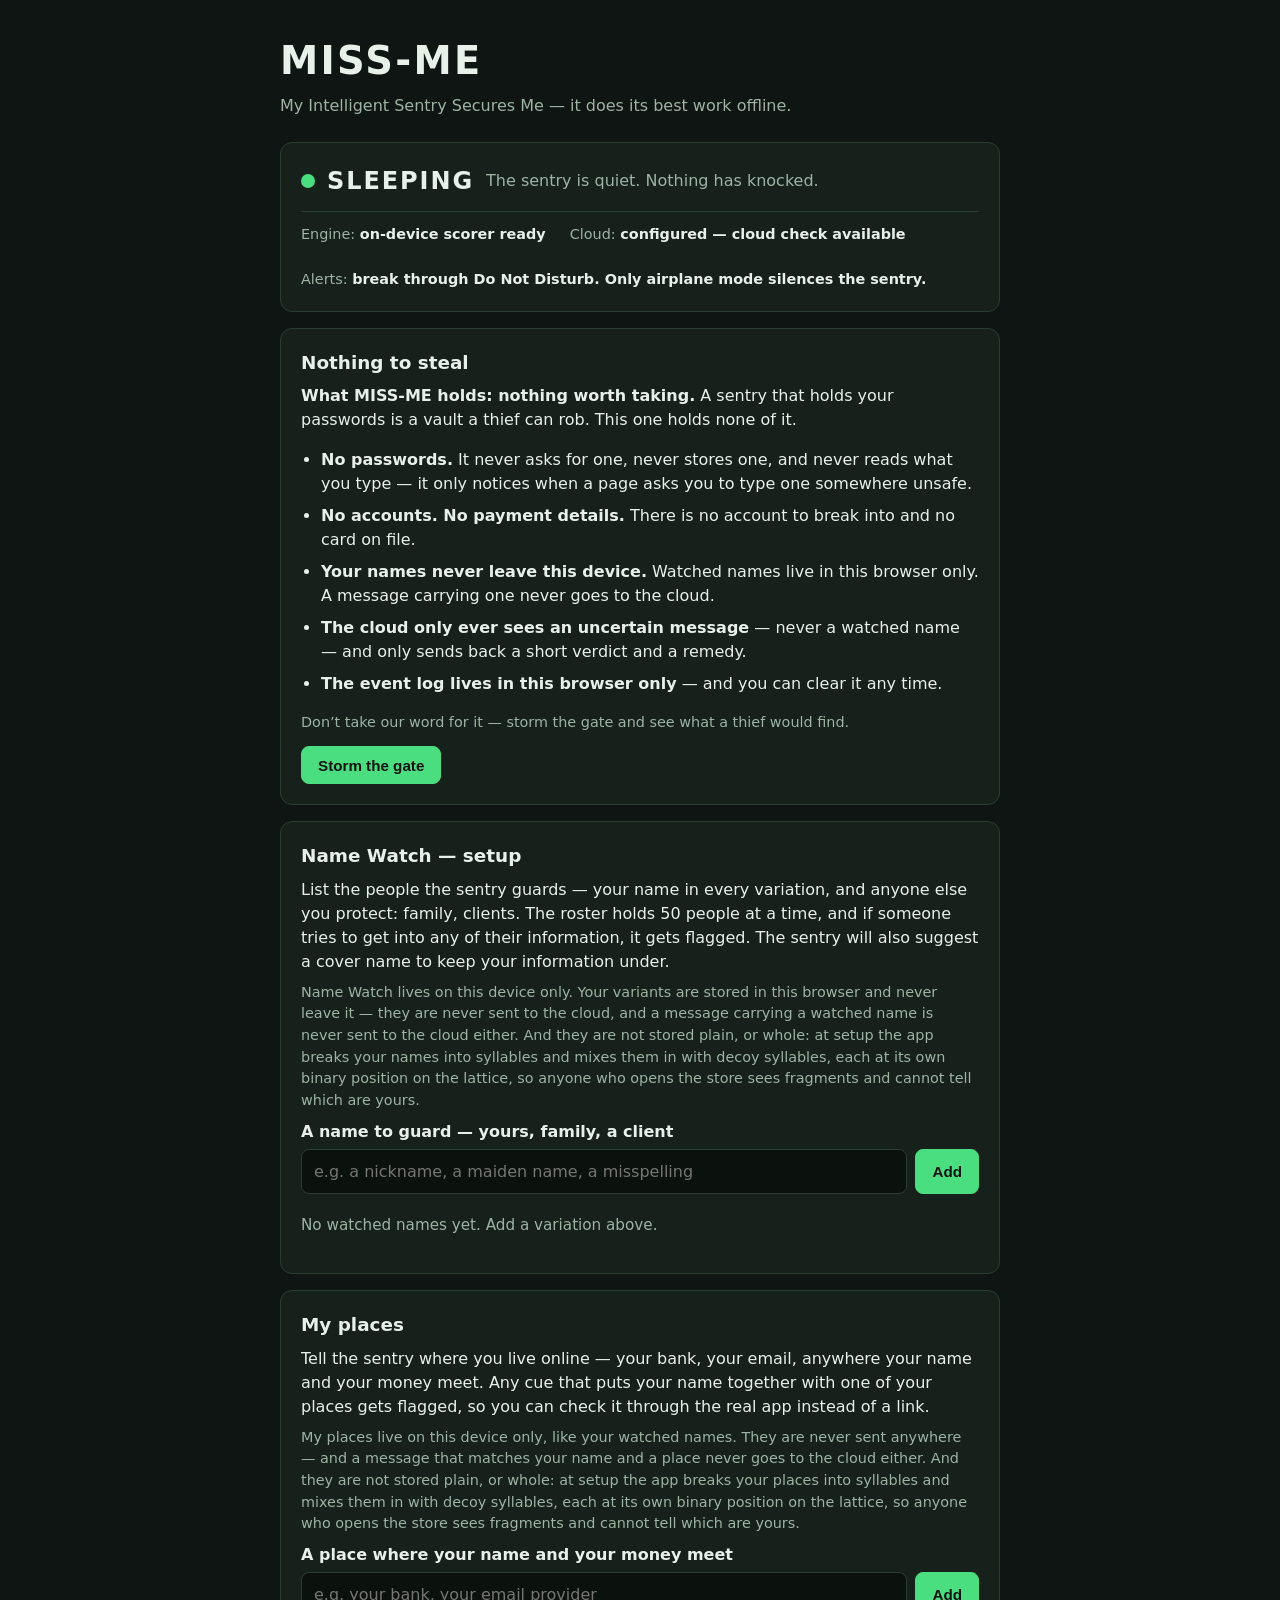
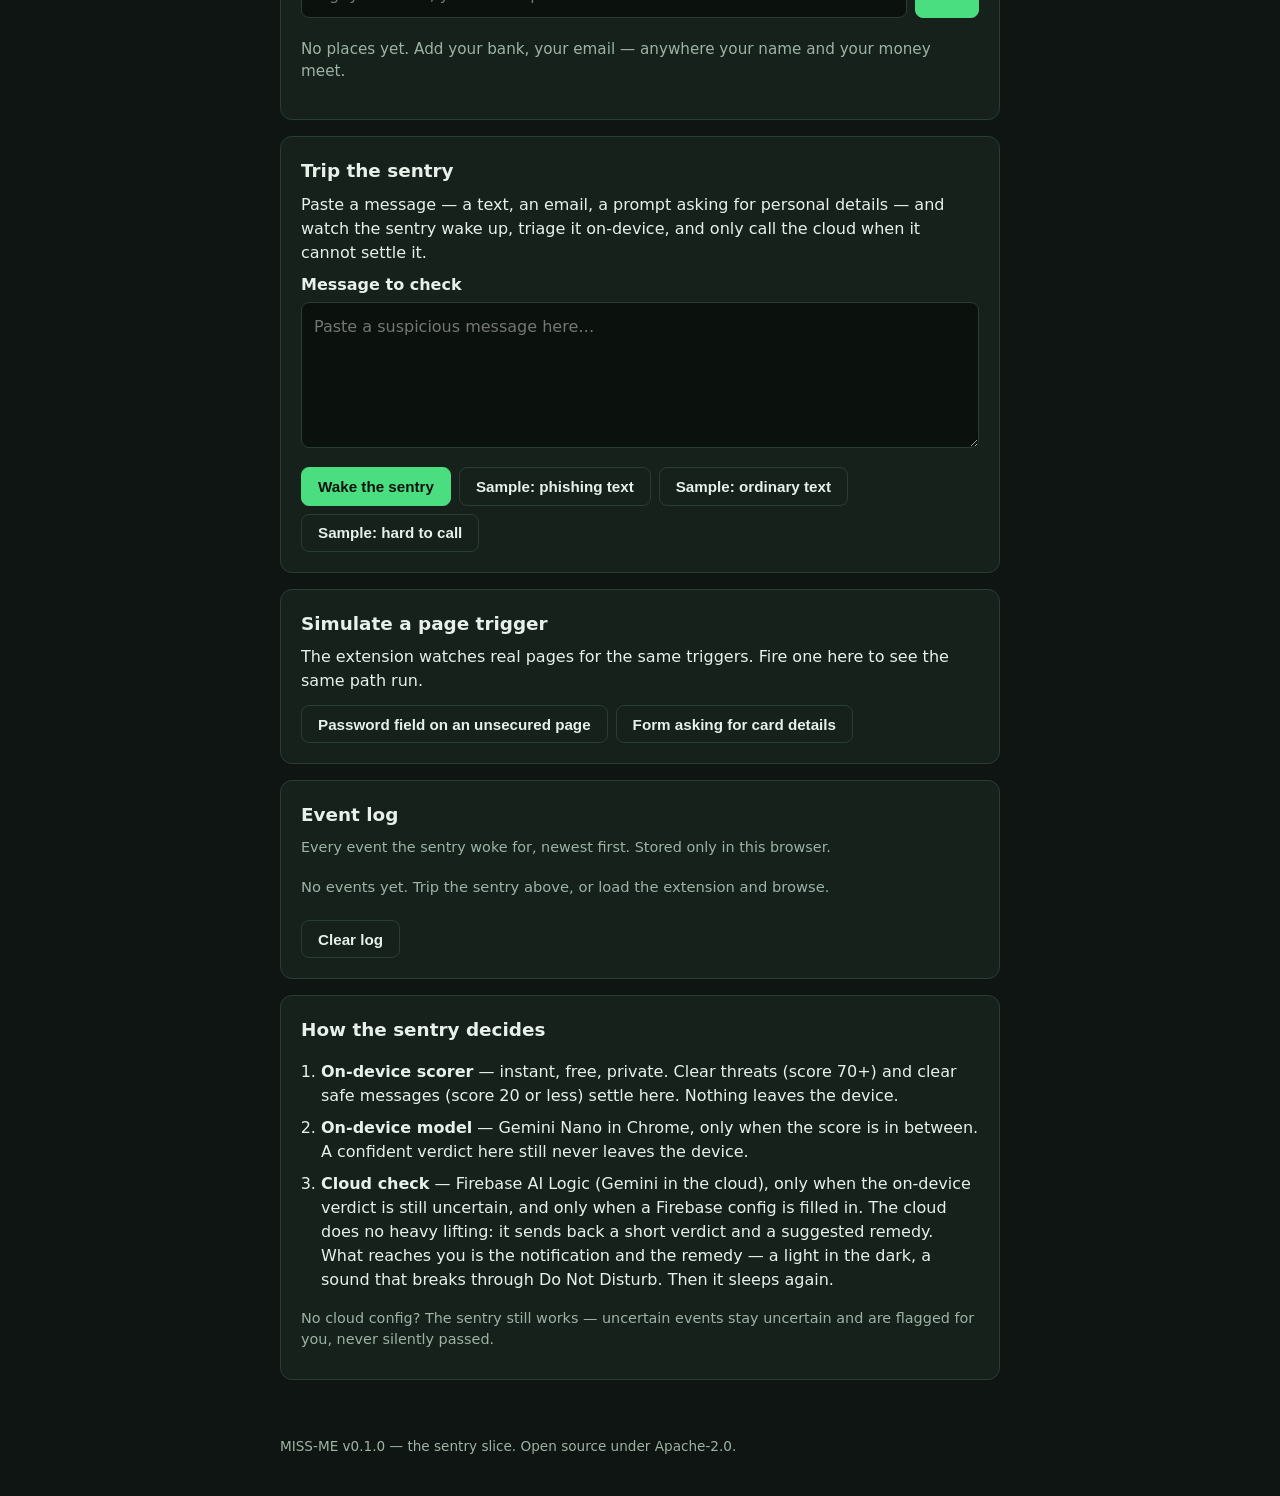
==== dashboard/index.html @ 2edca515 "MISS-ME v0.2.0 — Nothing to steal, My places, Gray Code with syllables on the lattice" ====
<!doctype html>
<html lang="en">
<head>
<meta charset="utf-8">
<meta name="viewport" content="width=device-width, initial-scale=1">
<title>MISS-ME — My Intelligent Sentry Secures Me</title>
<link rel="stylesheet" href="styles.css">
<script type="importmap">
{
  "imports": {
    "firebase/app": "https://www.gstatic.com/firebasejs/12.0.0/firebase-app.js",
    "firebase/ai": "https://www.gstatic.com/firebasejs/12.0.0/firebase-ai.js"
  }
}
</script>
</head>
<body>
<header>
  <h1>MISS-ME</h1>
  <p class="tagline">My Intelligent Sentry Secures Me — it does its best work offline.</p>
</header>

<main>
  <section id="status-card" class="card">
    <div class="status-row">
      <span id="status-dot" class="dot sleeping" aria-hidden="true"></span>
      <span id="status-word">SLEEPING</span>
      <span id="status-detail">The sentry is quiet. Nothing has knocked.</span>
    </div>
    <div class="engine-row">
      <span>Engine: <strong id="engine-state">on-device scorer ready</strong></span>
      <span>Cloud: <strong id="cloud-state">not configured — running fully on-device</strong></span>
      <span>Alerts: <strong>break through Do Not Disturb. Only airplane mode silences the sentry.</strong></span>
    </div>
  </section>

  <section class="card">
    <h2>Nothing to steal</h2>
    <p><strong>What MISS-ME holds: nothing worth taking.</strong> A sentry that holds your passwords is a vault a thief can rob. This one holds none of it.</p>
    <ul class="holds-list">
      <li><strong>No passwords.</strong> It never asks for one, never stores one, and never reads what you type — it only notices when a page asks you to type one somewhere unsafe.</li>
      <li><strong>No accounts. No payment details.</strong> There is no account to break into and no card on file.</li>
      <li><strong>Your names never leave this device.</strong> Watched names live in this browser only. A message carrying one never goes to the cloud.</li>
      <li><strong>The cloud only ever sees an uncertain message</strong> — never a watched name — and only sends back a short verdict and a remedy.</li>
      <li><strong>The event log lives in this browser only</strong> — and you can clear it any time.</li>
    </ul>
    <p class="muted">Don’t take our word for it — storm the gate and see what a thief would find.</p>
    <div class="button-row">
      <button id="storm-btn" type="button">Storm the gate</button>
    </div>
    <div id="storm-result" class="storm-result hidden" aria-live="polite"></div>
  </section>

  <section class="card">
    <h2>Name Watch — setup</h2>
    <p>List the people the sentry guards — your name in every variation, and anyone else you protect: family, clients. The roster holds 50 people at a time, and if someone tries to get into any of their information, it gets flagged. The sentry will also suggest a cover name to keep your information under.</p>
    <p class="muted">Name Watch lives on this device only. Your variants are stored in this browser and never leave it — they are never sent to the cloud, and a message carrying a watched name is never sent to the cloud either. And they are not stored plain, or whole: at setup the app breaks your names into syllables and mixes them in with decoy syllables, each at its own binary position on the lattice, so anyone who opens the store sees fragments and cannot tell which are yours.</p>
    <label for="variant-input">A name to guard — yours, family, a client</label>
    <div class="inline-row">
      <input id="variant-input" type="text" placeholder="e.g. a nickname, a maiden name, a misspelling" autocomplete="off">
      <button id="add-variant" type="button">Add</button>
    </div>
    <ul id="variant-list" class="variant-list"></ul>
    <p id="nw-hidden-line" class="muted"></p>
    <div id="cover-box" class="cover-box hidden">
      <p><strong>Suggested cover name:</strong> <span id="cover-suggestion"></span></p>
      <div class="button-row">
        <button id="use-cover" type="button" class="ghost">Use this cover name</button>
        <button id="new-cover" type="button" class="ghost">Suggest another</button>
      </div>
      <label for="cover-input">Or type your own cover name</label>
      <div class="inline-row">
        <input id="cover-input" type="text" placeholder="Your cover name" autocomplete="off">
        <button id="save-cover" type="button">Save</button>
      </div>
      <p class="muted" id="cover-status"></p>
    </div>
  </section>

  <section class="card">
    <h2>My places</h2>
    <p>Tell the sentry where you live online — your bank, your email, anywhere your name and your money meet. Any cue that puts your name together with one of your places gets flagged, so you can check it through the real app instead of a link.</p>
    <p class="muted">My places live on this device only, like your watched names. They are never sent anywhere — and a message that matches your name and a place never goes to the cloud either. And they are not stored plain, or whole: at setup the app breaks your places into syllables and mixes them in with decoy syllables, each at its own binary position on the lattice, so anyone who opens the store sees fragments and cannot tell which are yours.</p>
    <label for="place-input">A place where your name and your money meet</label>
    <div class="inline-row">
      <input id="place-input" type="text" placeholder="e.g. your bank, your email provider" autocomplete="off">
      <button id="add-place" type="button">Add</button>
    </div>
    <ul id="place-list" class="variant-list"></ul>
    <p id="pl-hidden-line" class="muted"></p>
  </section>

  <section class="card">
    <h2>Trip the sentry</h2>
    <p>Paste a message — a text, an email, a prompt asking for personal details — and watch the sentry wake up, triage it on-device, and only call the cloud when it cannot settle it.</p>
    <label for="probe-text">Message to check</label>
    <textarea id="probe-text" rows="5" placeholder="Paste a suspicious message here…"></textarea>
    <div class="button-row">
      <button id="analyze-btn" type="button">Wake the sentry</button>
      <button id="sample-phish" type="button" class="ghost">Sample: phishing text</button>
      <button id="sample-legit" type="button" class="ghost">Sample: ordinary text</button>
      <button id="sample-grey" type="button" class="ghost">Sample: hard to call</button>
    </div>
    <div id="verdict" class="verdict hidden" aria-live="polite"></div>
  </section>

  <section class="card">
    <h2>Simulate a page trigger</h2>
    <p>The extension watches real pages for the same triggers. Fire one here to see the same path run.</p>
    <div class="button-row">
      <button id="sim-password" type="button" class="ghost">Password field on an unsecured page</button>
      <button id="sim-form" type="button" class="ghost">Form asking for card details</button>
    </div>
  </section>

  <section class="card">
    <h2>Event log</h2>
    <p class="muted">Every event the sentry woke for, newest first. Stored only in this browser.</p>
    <ol id="event-log" class="event-log"></ol>
    <div class="button-row">
      <button id="clear-log" type="button" class="ghost">Clear log</button>
    </div>
  </section>

  <section class="card how">
    <h2>How the sentry decides</h2>
    <ol>
      <li><strong>On-device scorer</strong> — instant, free, private. Clear threats (score 70+) and clear safe messages (score 20 or less) settle here. Nothing leaves the device.</li>
      <li><strong>On-device model</strong> — Gemini Nano in Chrome, only when the score is in between. A confident verdict here still never leaves the device.</li>
      <li><strong>Cloud check</strong> — Firebase AI Logic (Gemini in the cloud), only when the on-device verdict is still uncertain, and only when a Firebase config is filled in. The cloud does no heavy lifting: it sends back a short verdict and a suggested remedy. What reaches you is the notification and the remedy — a light in the dark, a sound that breaks through Do Not Disturb. Then it sleeps again.</li>
    </ol>
    <p class="muted">No cloud config? The sentry still works — uncertain events stay uncertain and are flagged for you, never silently passed.</p>
  </section>
</main>

<footer>
  <p>MISS-ME v0.1.0 — the sentry slice. Open source under Apache-2.0.</p>
</footer>

<script type="module" src="app.js"></script>
</body>
</html>
---- dashboard/styles.css ----
:root {
  --bg: #0e1512;
  --card: #16211c;
  --ink: #e8f0ea;
  --muted: #9db3a4;
  --line: #2a3d33;
  --green: #4ade80;
  --amber: #fbbf24;
  --red: #f87171;
  --blue: #60a5fa;
  --accent: #4ade80;
}
* { box-sizing: border-box; }
body {
  margin: 0;
  background: var(--bg);
  color: var(--ink);
  font-family: system-ui, -apple-system, "Segoe UI", Roboto, sans-serif;
  line-height: 1.5;
}
header { padding: 2rem 1.25rem 0.5rem; max-width: 760px; margin: 0 auto; }
h1 { margin: 0; font-size: 2.4rem; letter-spacing: 0.06em; }
.tagline { color: var(--muted); margin: 0.25rem 0 0; }
main { max-width: 760px; margin: 0 auto; padding: 1rem 1.25rem 2rem; }
.card {
  background: var(--card);
  border: 1px solid var(--line);
  border-radius: 12px;
  padding: 1.25rem;
  margin-bottom: 1rem;
}
h2 { margin: 0 0 0.5rem; font-size: 1.15rem; }
p { margin: 0.5rem 0; }
.muted { color: var(--muted); font-size: 0.9rem; }
label { display: block; font-weight: 600; margin-bottom: 0.35rem; }
textarea {
  width: 100%;
  background: #0b120e;
  color: var(--ink);
  border: 1px solid var(--line);
  border-radius: 8px;
  padding: 0.75rem;
  font: inherit;
  resize: vertical;
}
.button-row { display: flex; flex-wrap: wrap; gap: 0.5rem; margin-top: 0.75rem; }
button {
  cursor: pointer;
  border: 1px solid var(--accent);
  background: var(--accent);
  color: #0b120e;
  font-weight: 700;
  border-radius: 8px;
  padding: 0.6rem 1rem;
  font-size: 0.95rem;
}
button.ghost {
  background: transparent;
  color: var(--ink);
  border-color: var(--line);
  font-weight: 600;
}
button:disabled { opacity: 0.55; cursor: wait; }
.status-row { display: flex; align-items: center; gap: 0.75rem; flex-wrap: wrap; }
.dot { width: 14px; height: 14px; border-radius: 50%; display: inline-block; }
.dot.sleeping { background: var(--green); }
.dot.awake { background: var(--amber); }
.dot.escalated { background: var(--blue); }
#status-word { font-size: 1.5rem; font-weight: 800; letter-spacing: 0.08em; }
#status-detail { color: var(--muted); }
.engine-row {
  display: flex; gap: 1.5rem; flex-wrap: wrap;
  margin-top: 0.75rem; padding-top: 0.75rem;
  border-top: 1px solid var(--line);
  font-size: 0.9rem; color: var(--muted);
}
.engine-row strong { color: var(--ink); }
.verdict { margin-top: 1rem; border: 1px solid var(--line); border-radius: 8px; padding: 1rem; }
.verdict.hidden { display: none; }
.verdict.safe { border-color: var(--green); }
.verdict.suspicious { border-color: var(--red); }
.verdict.uncertain { border-color: var(--amber); }
.verdict h3 { margin: 0 0 0.5rem; font-size: 1.25rem; }
.badge {
  display: inline-block;
  font-size: 0.75rem; font-weight: 800; letter-spacing: 0.06em;
  border-radius: 999px; padding: 0.15rem 0.6rem; margin-left: 0.5rem;
  vertical-align: middle;
}
.badge.on-device { background: var(--green); color: #0b120e; }
.badge.cloud { background: var(--blue); color: #0b120e; }
.verdict ul { margin: 0.5rem 0; padding-left: 1.25rem; }
.verdict .meta { color: var(--muted); font-size: 0.85rem; }
.remedy {
  background: #0b120e;
  border-left: 3px solid var(--accent);
  border-radius: 0 8px 8px 0;
  padding: 0.6rem 0.8rem;
}
/* The alert: a light flashing in the dark. */
.alert-flash {
  display: flex; align-items: center; gap: 0.6rem;
  background: #0b120e;
  border: 1px solid var(--amber);
  border-radius: 8px;
  padding: 0.6rem 0.8rem;
  margin: 0.75rem 0;
  font-weight: 700; font-size: 0.9rem;
}
.alert-dot {
  width: 12px; height: 12px; border-radius: 50%;
  background: var(--amber); flex: none;
  animation: sentry-flash 1.2s ease-in-out infinite;
}
@keyframes sentry-flash {
  0%, 100% { opacity: 1; box-shadow: 0 0 0 0 rgba(251, 191, 36, 0.5); }
  50% { opacity: 0.35; box-shadow: 0 0 0 6px rgba(251, 191, 36, 0); }
}
.event-log { list-style: none; margin: 0; padding: 0; }
.event-log li {
  border-top: 1px solid var(--line);
  padding: 0.6rem 0;
  font-size: 0.92rem;
}
.event-log li:first-child { border-top: 0; }
.event-log .empty { color: var(--muted); }
.event-log .ev-text { color: var(--muted); font-size: 0.85rem; word-break: break-word; }
.how ol { padding-left: 1.25rem; }
.how li { margin-bottom: 0.5rem; }
/* Name Watch setup */
.inline-row { display: flex; gap: 0.5rem; }
.inline-row input { flex: 1; }
input[type="text"] {
  background: #0b120e;
  color: var(--ink);
  border: 1px solid var(--line);
  border-radius: 8px;
  padding: 0.6rem 0.75rem;
  font: inherit;
  min-width: 0;
}
.variant-list { list-style: none; margin: 0.75rem 0 0; padding: 0; }
.variant-list li {
  display: flex; align-items: center; gap: 0.5rem;
  border-top: 1px solid var(--line);
  padding: 0.5rem 0; font-size: 0.95rem;
}
.variant-list li:first-child { border-top: 0; }
.variant-list .empty { color: var(--muted); }
.variant-list button {
  margin-left: auto; padding: 0.25rem 0.6rem; font-size: 0.85rem;
}
.cover-box {
  margin-top: 1rem; padding-top: 1rem;
  border-top: 1px solid var(--line);
}
.cover-box.hidden { display: none; }
.namewatch-note {
  background: #0b120e;
  border-left: 3px solid var(--blue);
  border-radius: 0 8px 8px 0;
  padding: 0.6rem 0.8rem;
  margin-bottom: 0.75rem;
}
/* Nothing to steal */
.holds-list { padding-left: 1.25rem; }
.holds-list li { margin-bottom: 0.5rem; }
.storm-result { margin-top: 1rem; border: 1px solid var(--line); border-radius: 8px; padding: 1rem; }
.storm-result.hidden { display: none; }
.storm-result h3 { margin: 0 0 0.5rem; font-size: 1.1rem; }
.storm-result ul { margin: 0.5rem 0; padding-left: 1.25rem; }
.storm-result li { margin-bottom: 0.35rem; }
footer { max-width: 760px; margin: 0 auto; padding: 0 1.25rem 2rem; color: var(--muted); font-size: 0.85rem; }
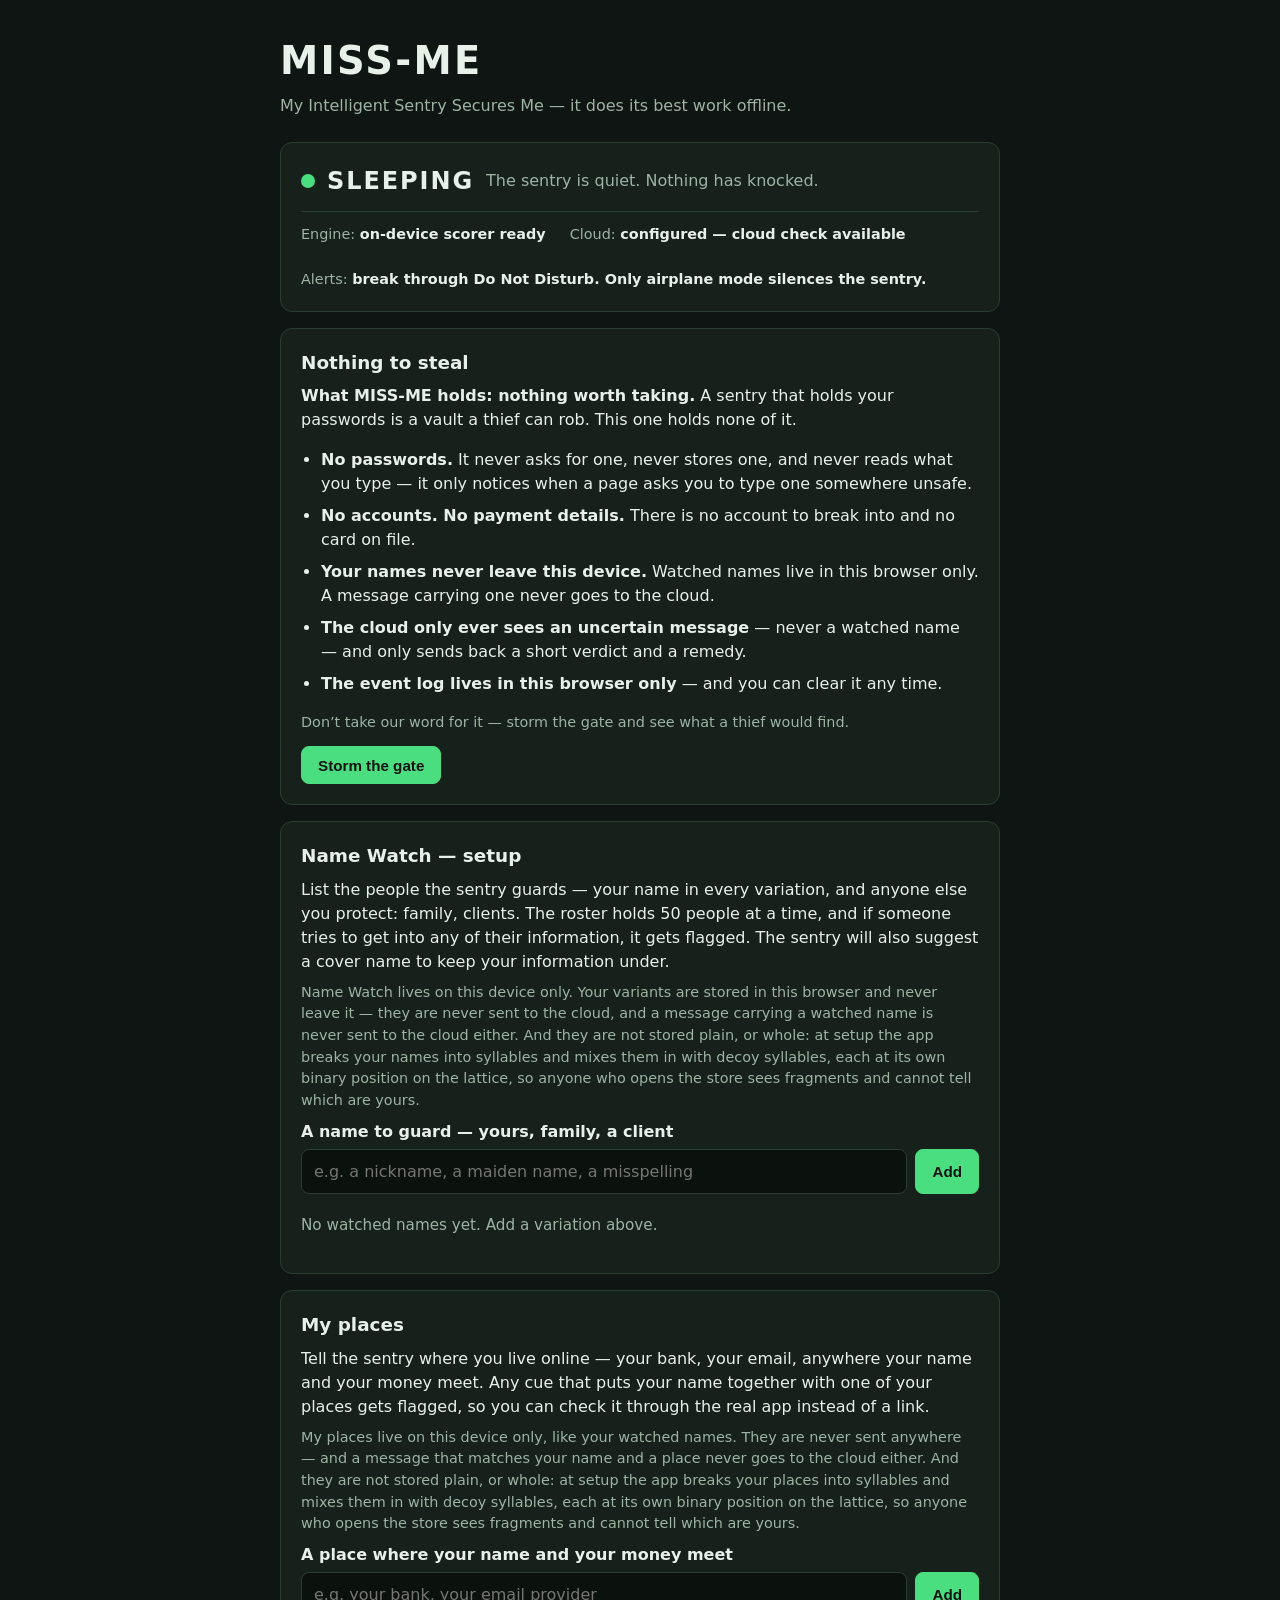
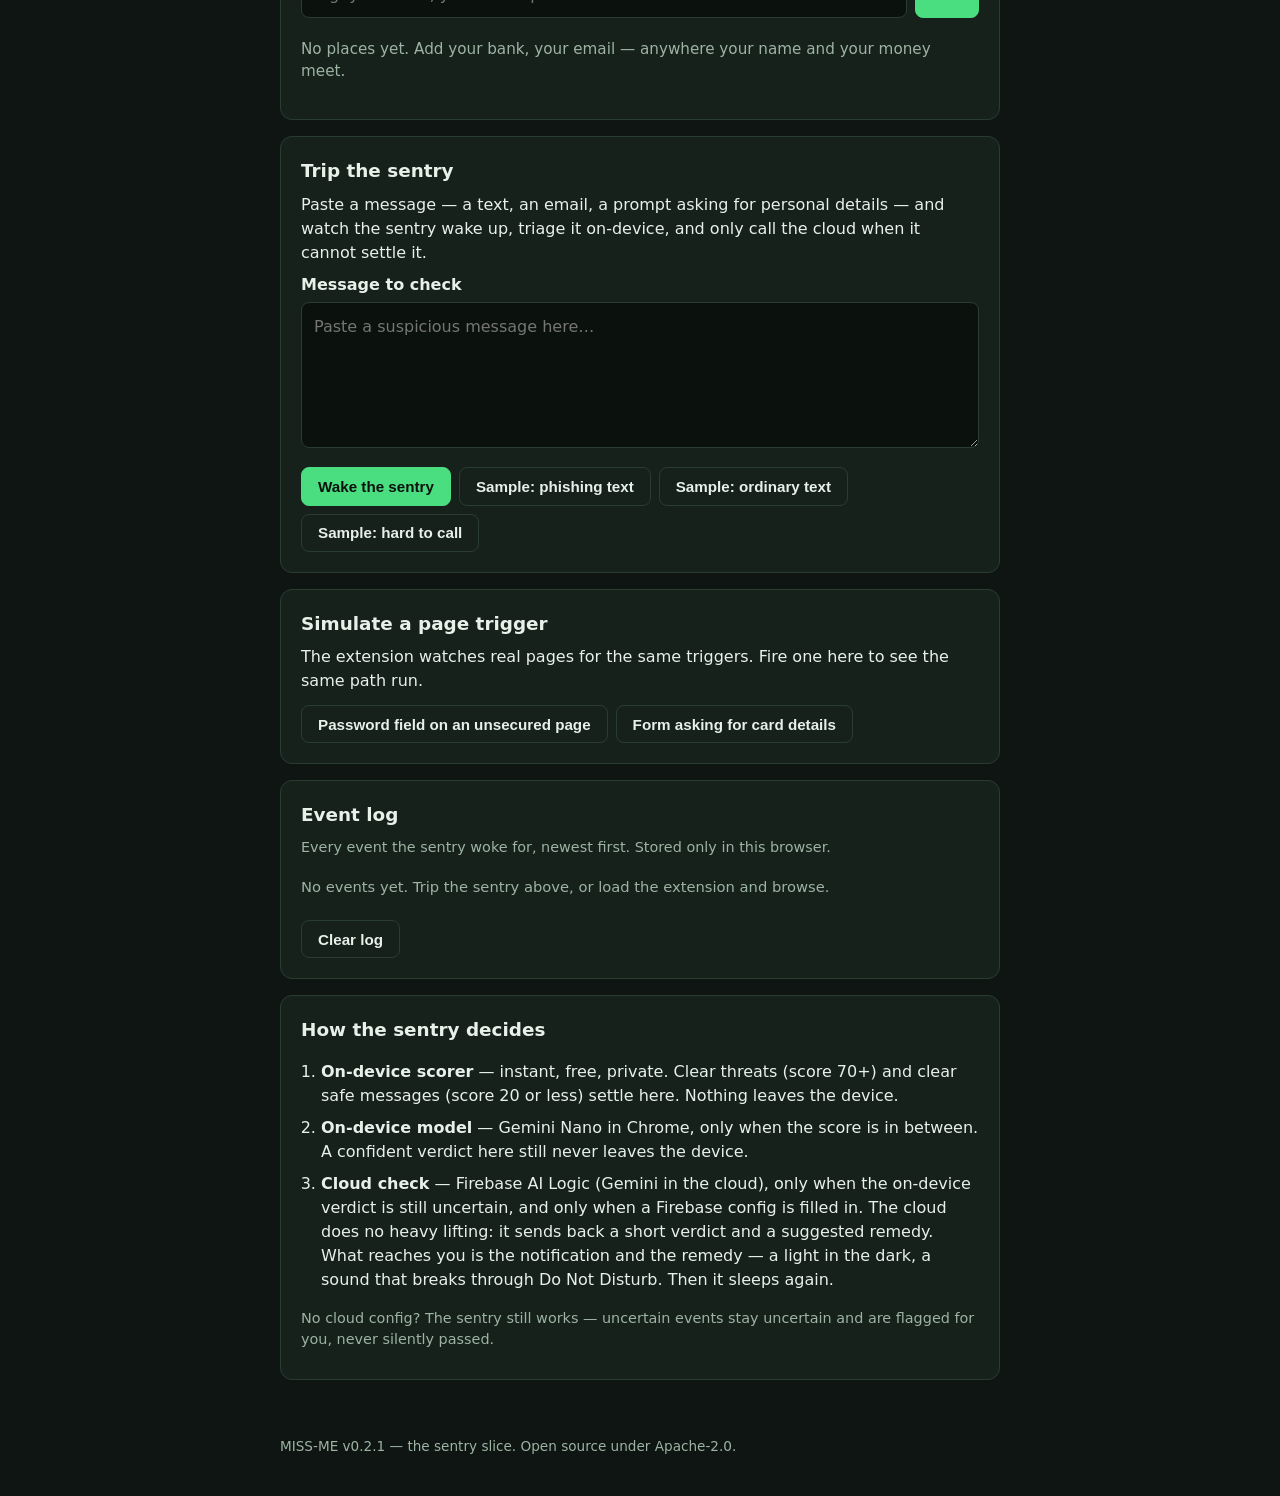
==== commit 9d7cf951: "MISS-ME — v0.2.1: version the dashboard script so redeploys bust the module cache" ====
--- a/dashboard/index.html
+++ b/dashboard/index.html
@@ -8,8 +8,9 @@
 <script type="importmap">
 {
   "imports": {
-    "firebase/app": "https://www.gstatic.com/firebasejs/12.0.0/firebase-app.js",
-    "firebase/ai": "https://www.gstatic.com/firebasejs/12.0.0/firebase-ai.js"
+    "firebase/app": "https://www.gstatic.com/firebasejs/13.4.0/firebase-app.js",
+    "firebase/ai": "https://www.gstatic.com/firebasejs/13.4.0/firebase-ai.js",
+    "firebase/app-check": "https://www.gstatic.com/firebasejs/13.4.0/firebase-app-check.js"
   }
 }
 </script>
@@ -134,9 +135,9 @@
 </main>
 
 <footer>
-  <p>MISS-ME v0.1.0 — the sentry slice. Open source under Apache-2.0.</p>
+  <p>MISS-ME v0.2.1 — the sentry slice. Open source under Apache-2.0.</p>
 </footer>
 
-<script type="module" src="app.js"></script>
+<script type="module" src="app.js?v=0.2.1"></script>
 </body>
 </html>
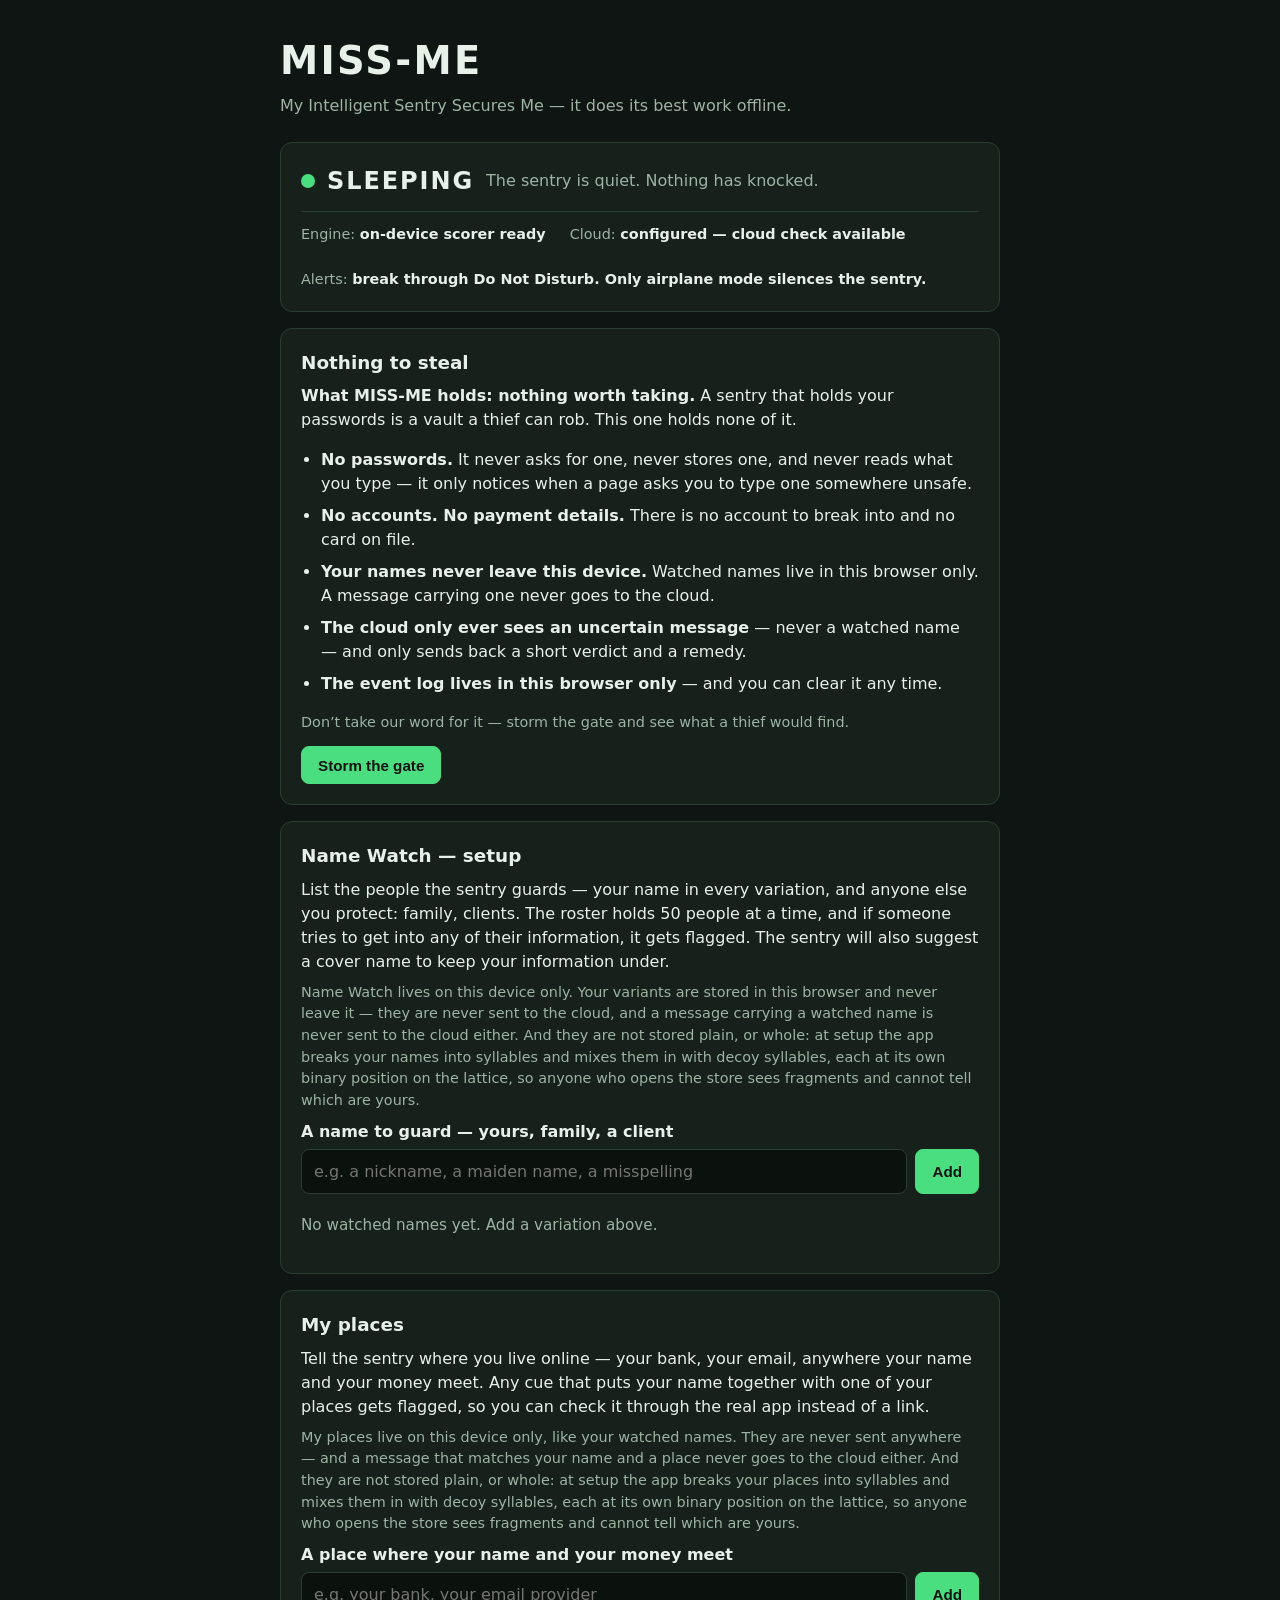
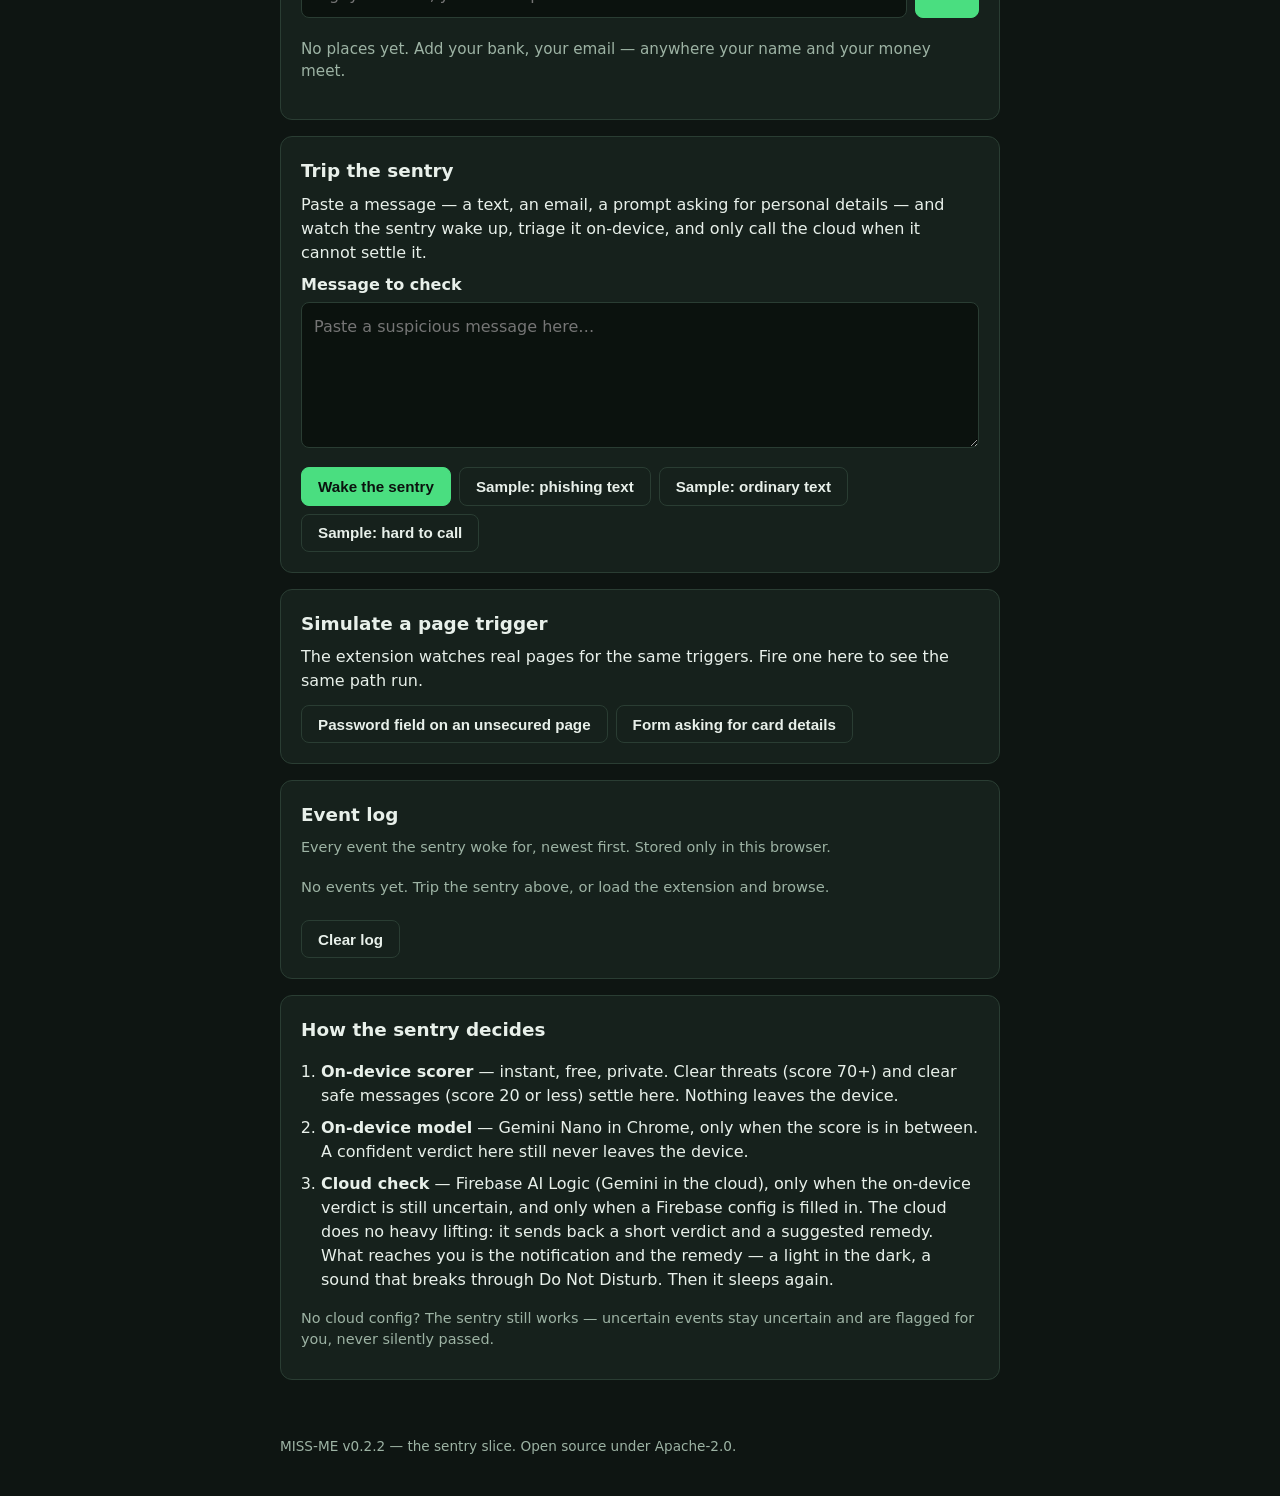
==== commit c018ce05: "MISS-ME v0.2.2 — renamed triage module (no stale edge copy), hardened Name Watch load, no-cache head" ====
--- a/dashboard/index.html
+++ b/dashboard/index.html
@@ -135,9 +135,9 @@
 </main>
 
 <footer>
-  <p>MISS-ME v0.2.1 — the sentry slice. Open source under Apache-2.0.</p>
+  <p>MISS-ME v0.2.2 — the sentry slice. Open source under Apache-2.0.</p>
 </footer>
 
-<script type="module" src="app.js?v=0.2.1"></script>
+<script type="module" src="app.js?v=0.2.2"></script>
 </body>
 </html>
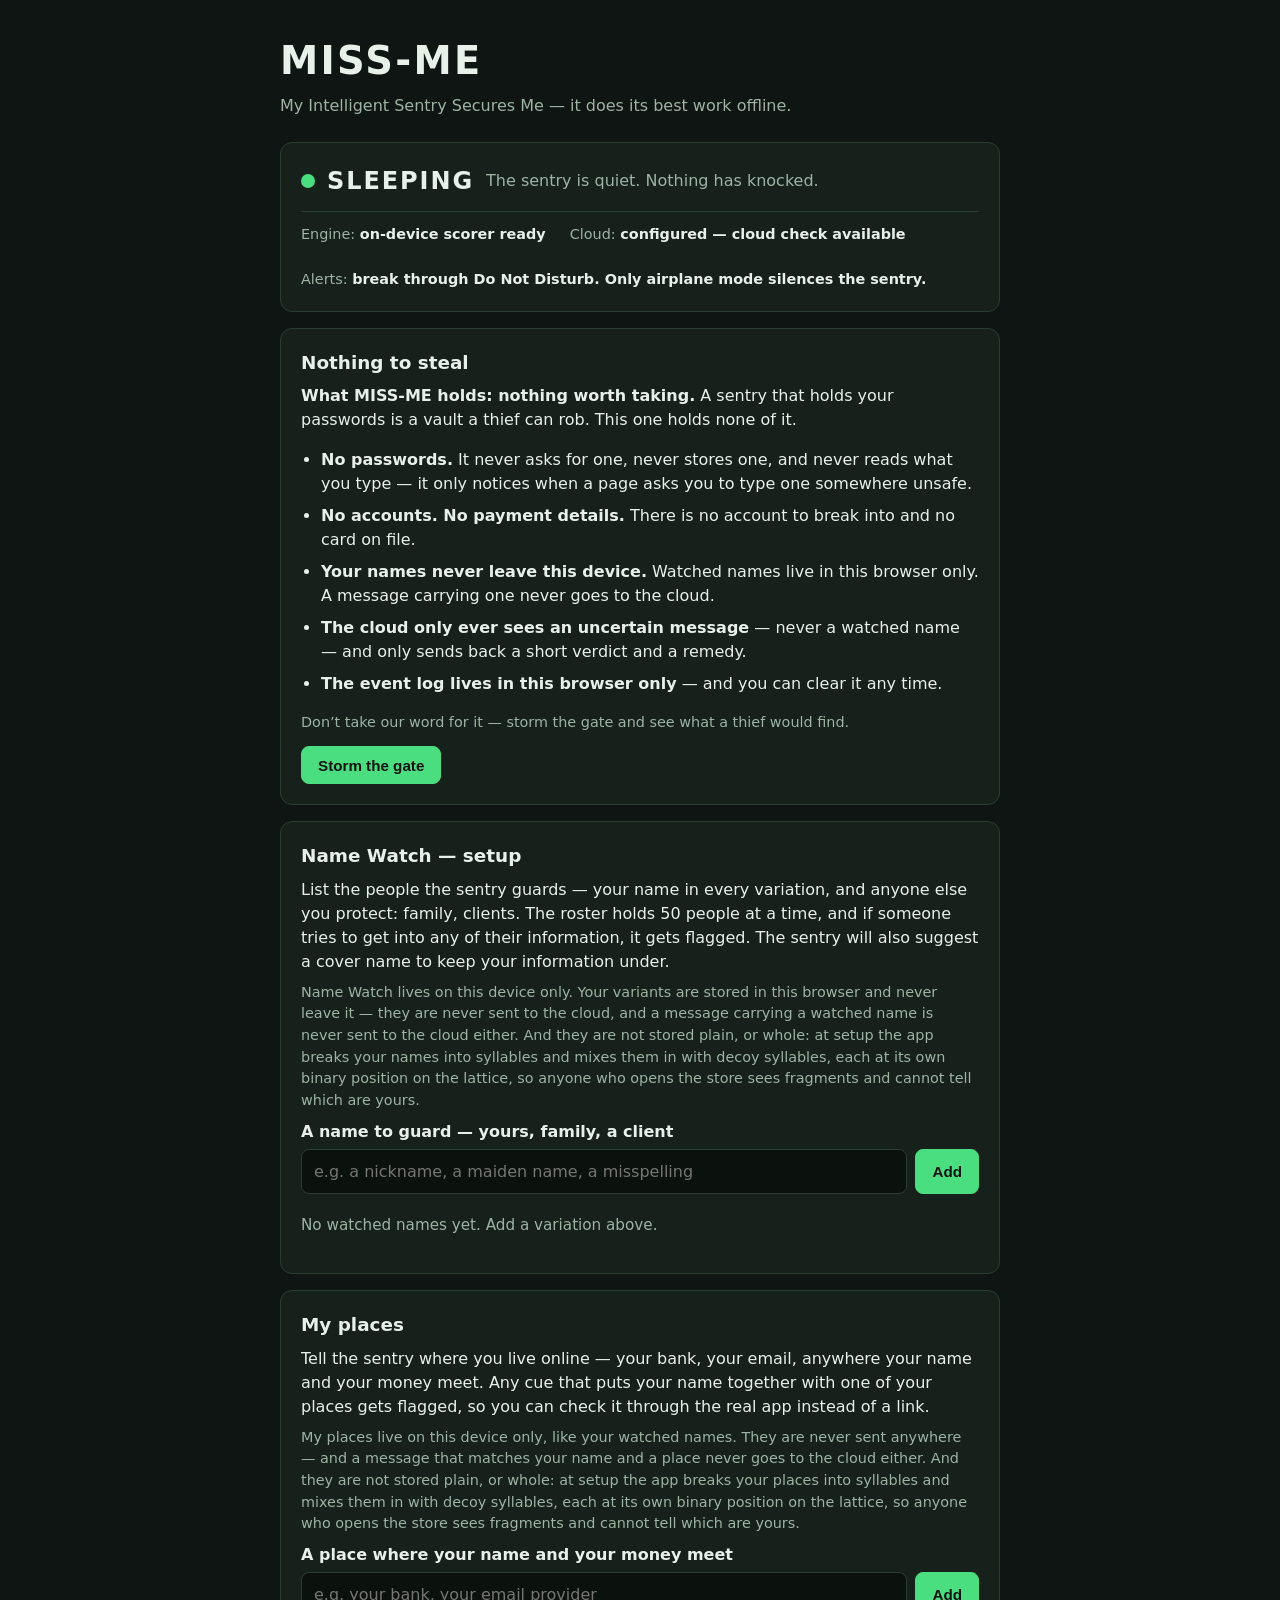
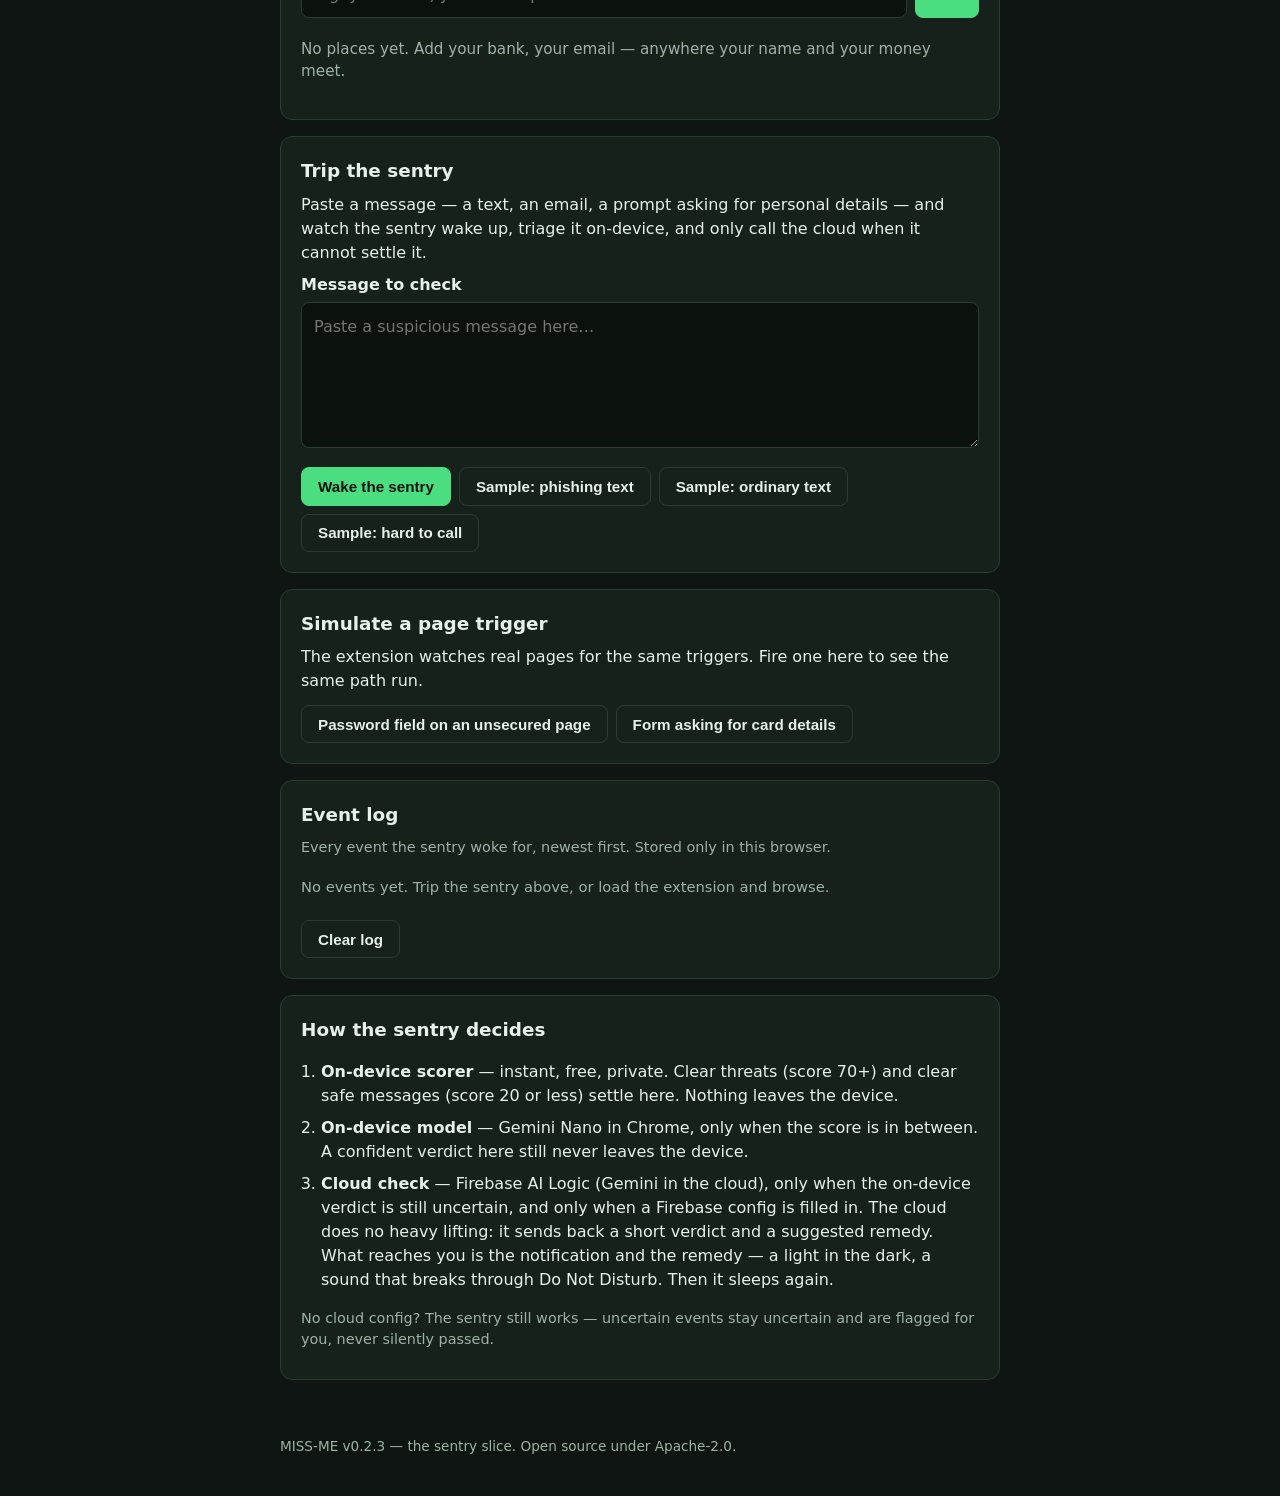
==== commit 932912ee: "MISS-ME v0.2.3 — App Check provider now ReCaptchaEnterpriseProvider to match the console's Fraud Def" ====
--- a/dashboard/index.html
+++ b/dashboard/index.html
@@ -135,9 +135,9 @@
 </main>
 
 <footer>
-  <p>MISS-ME v0.2.2 — the sentry slice. Open source under Apache-2.0.</p>
+  <p>MISS-ME v0.2.3 — the sentry slice. Open source under Apache-2.0.</p>
 </footer>
 
-<script type="module" src="app.js?v=0.2.2"></script>
+<script type="module" src="app.js?v=0.2.3"></script>
 </body>
 </html>
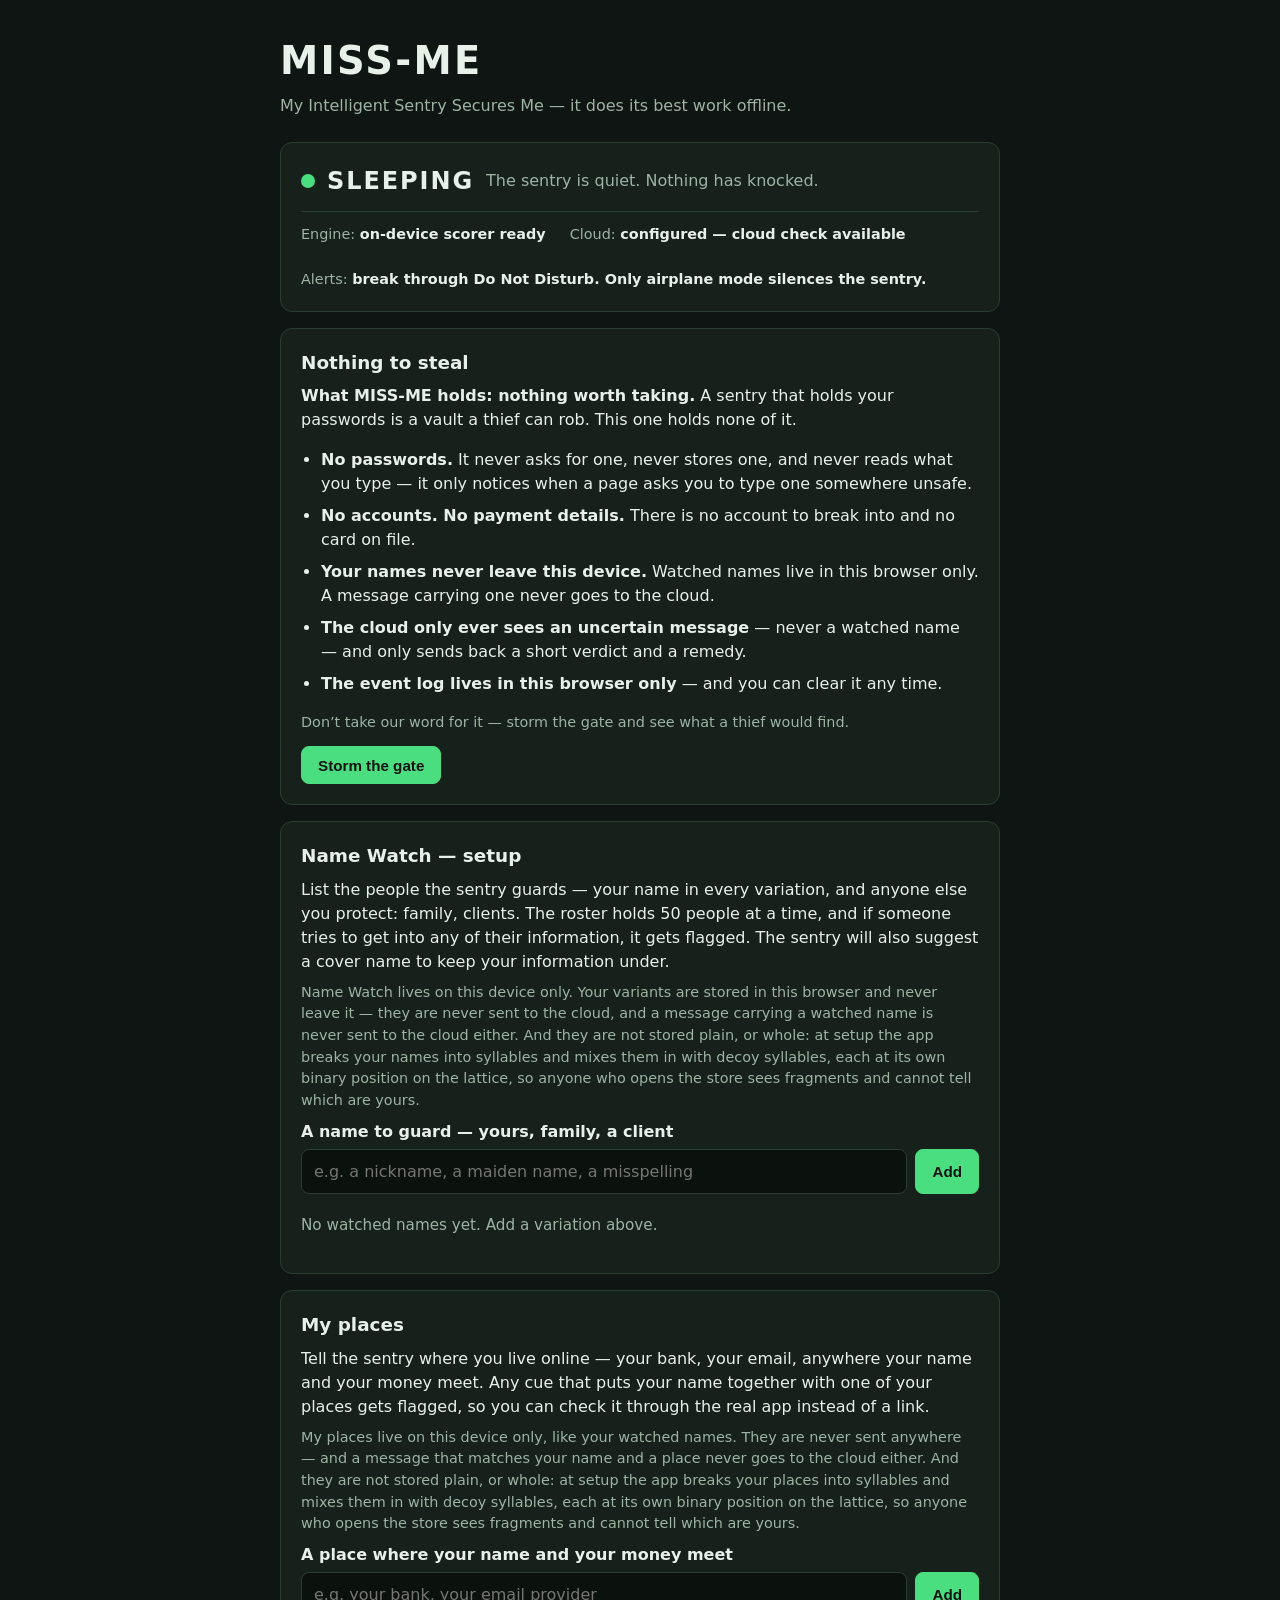
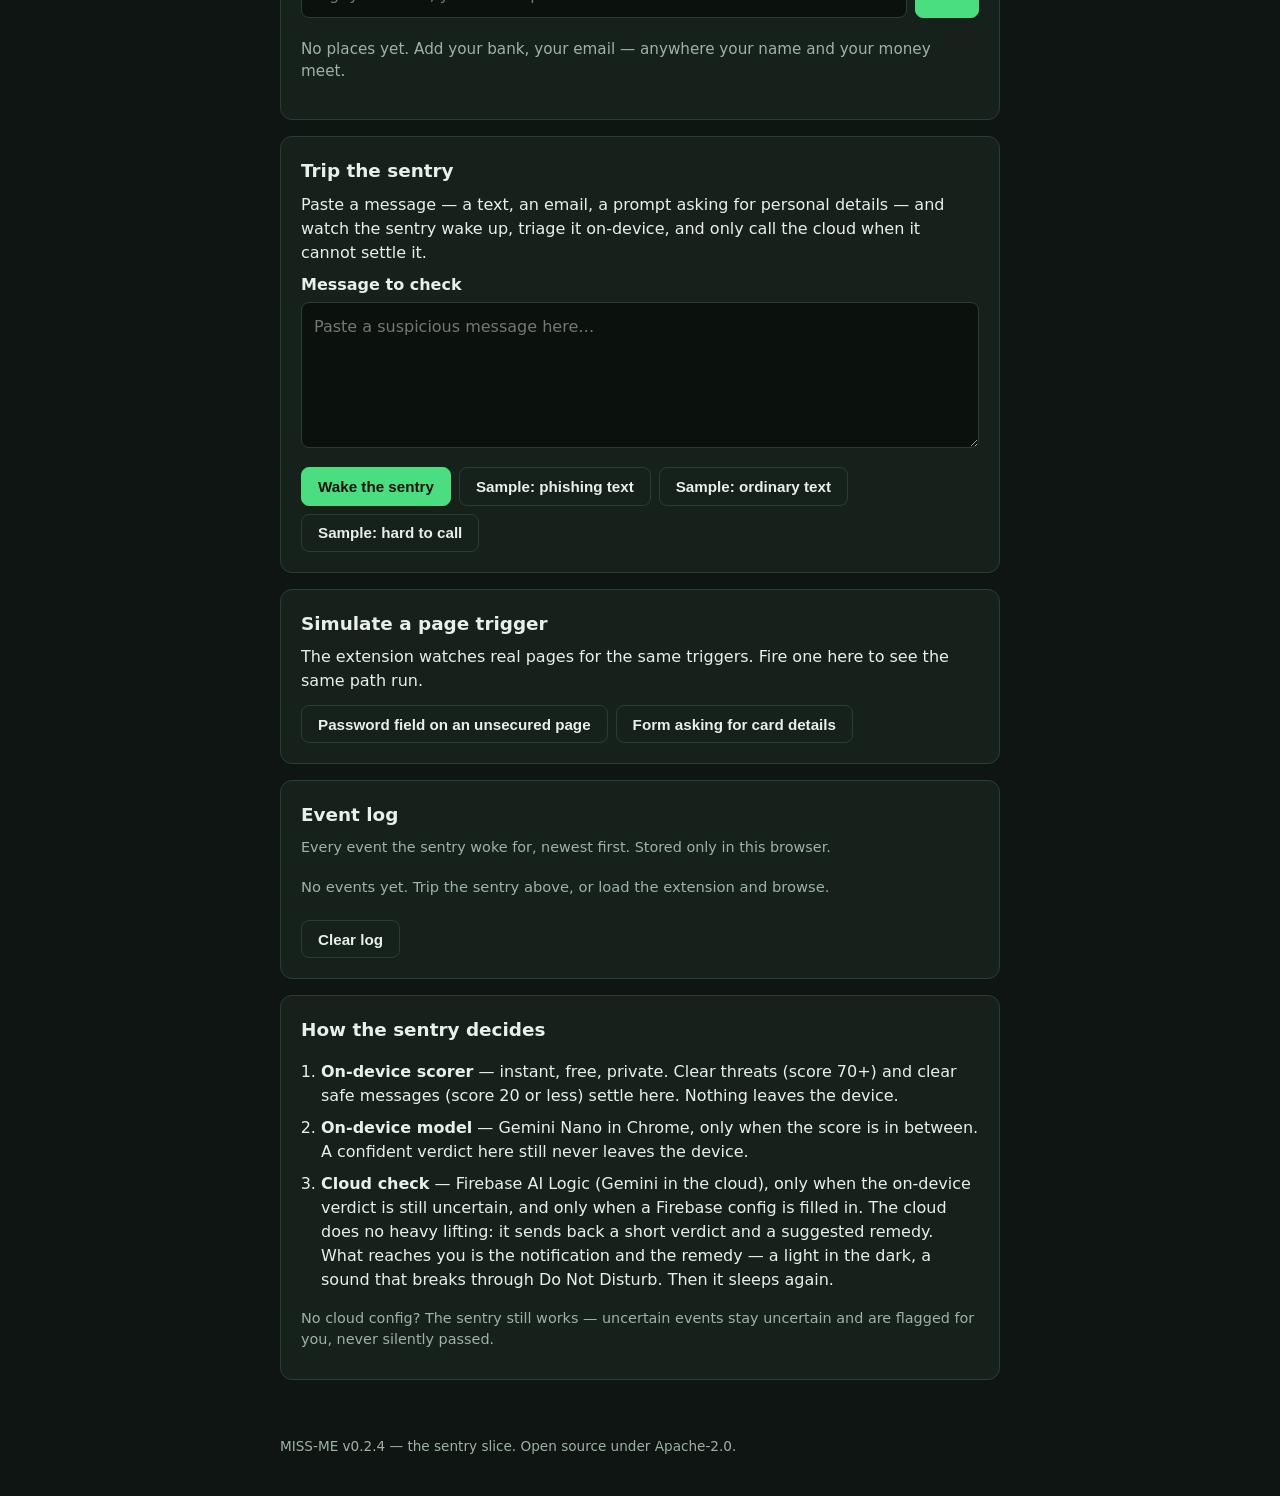
==== commit c8579330: "MISS-ME v0.2.4 — cloud failure reason now shown on the verdict (diagnosable in any browser)" ====
--- a/dashboard/index.html
+++ b/dashboard/index.html
@@ -135,9 +135,9 @@
 </main>
 
 <footer>
-  <p>MISS-ME v0.2.3 — the sentry slice. Open source under Apache-2.0.</p>
+  <p>MISS-ME v0.2.4 — the sentry slice. Open source under Apache-2.0.</p>
 </footer>
 
-<script type="module" src="app.js?v=0.2.3"></script>
+<script type="module" src="app.js?v=0.2.4"></script>
 </body>
 </html>
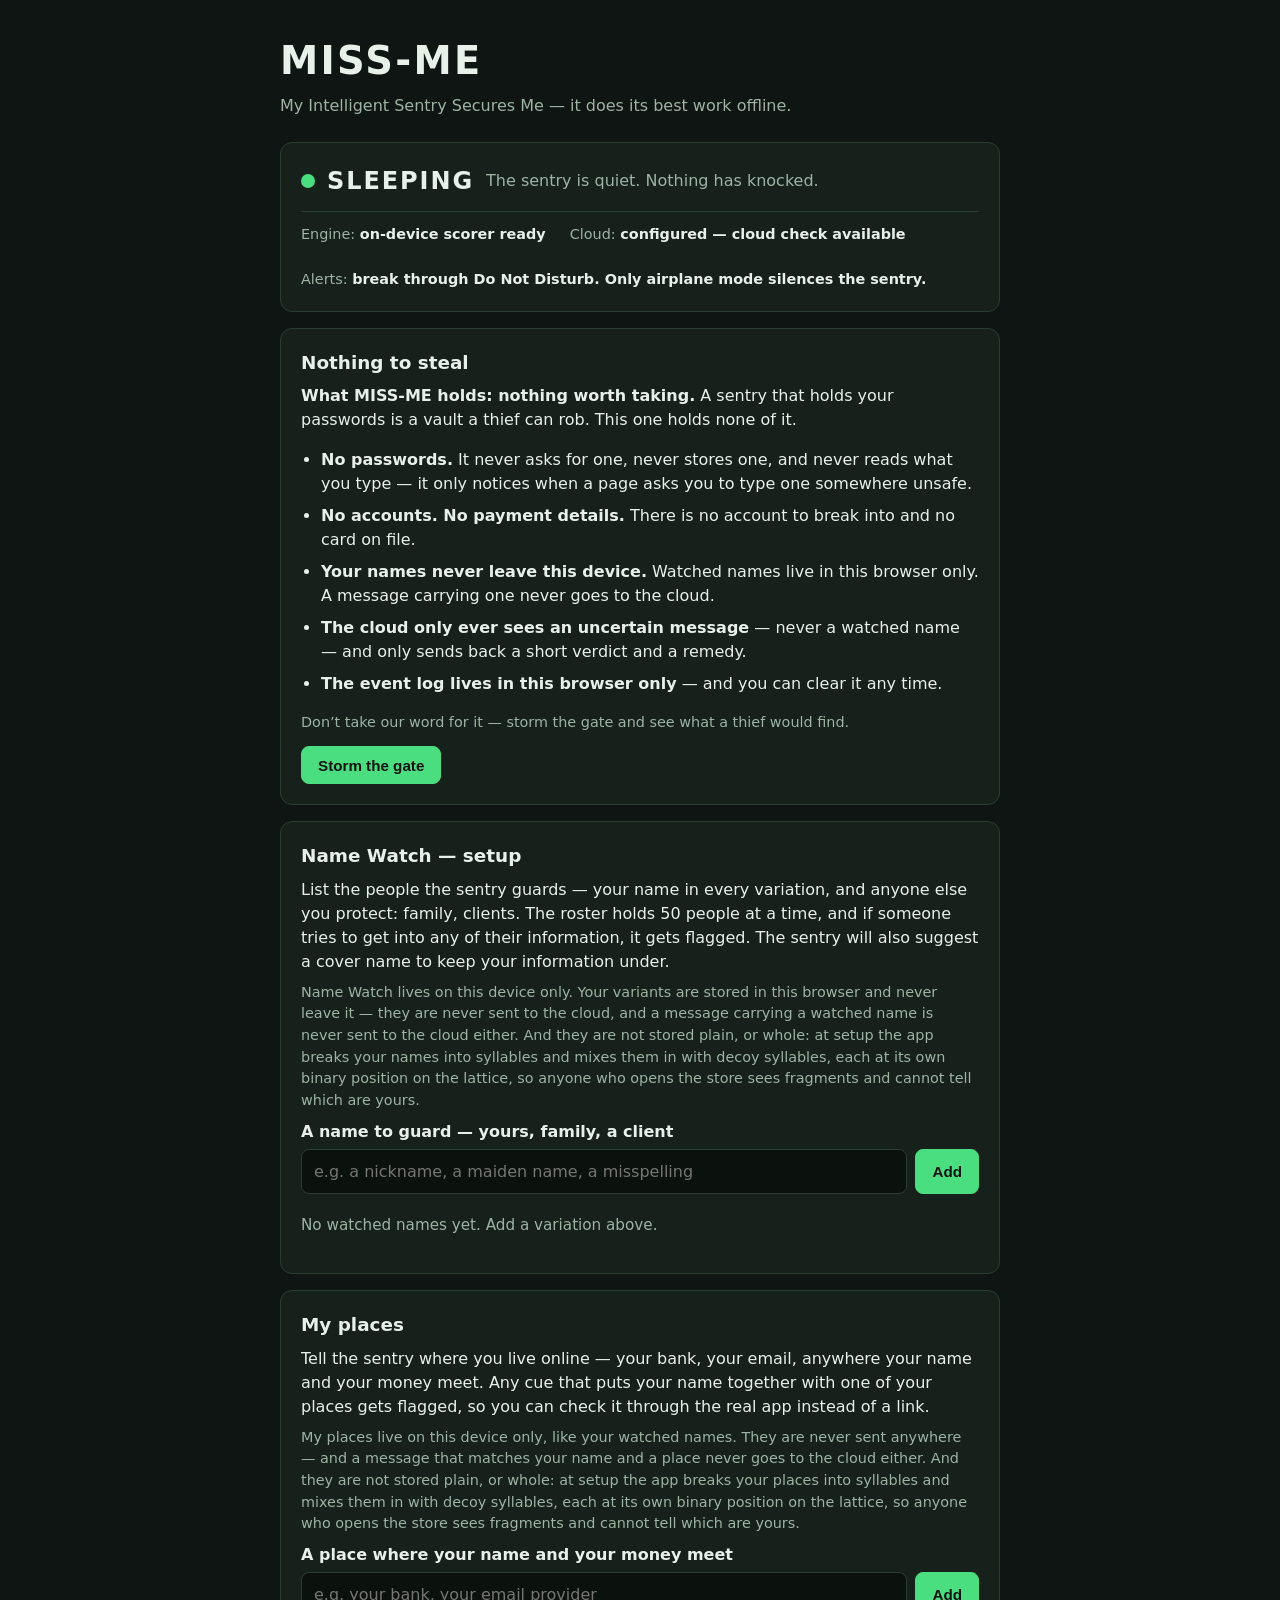
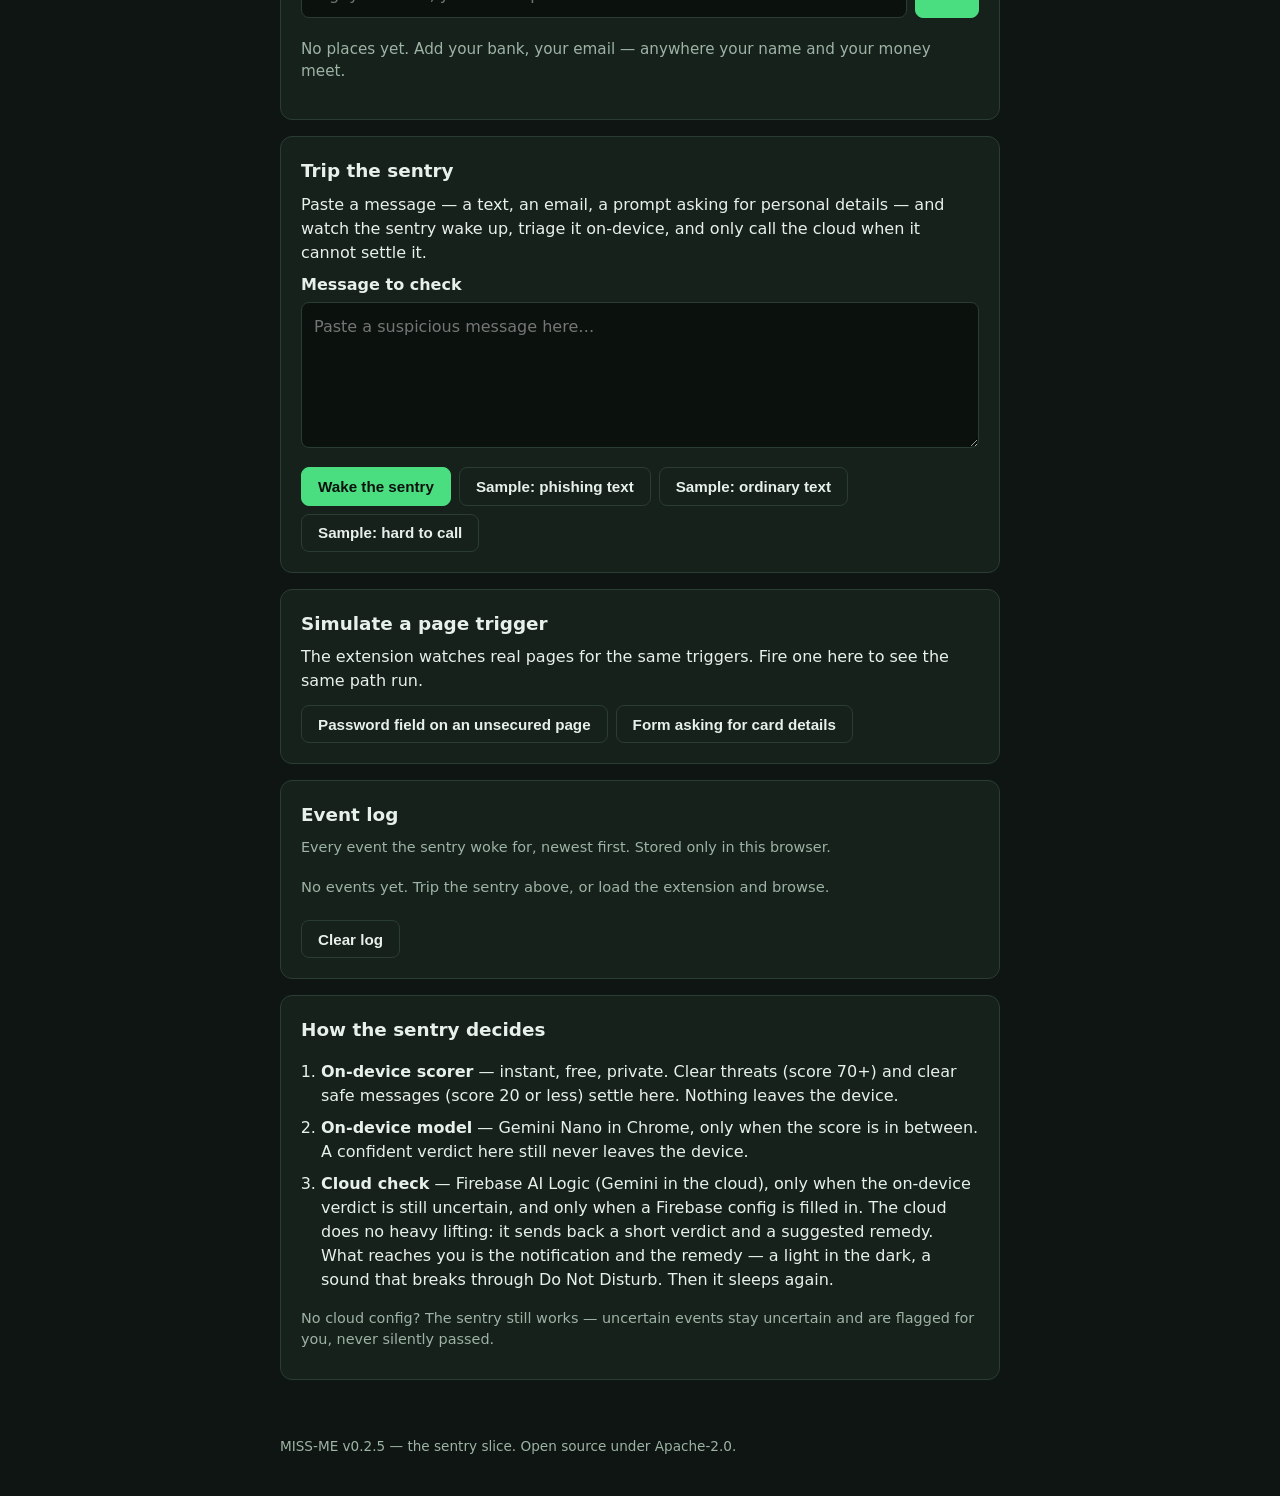
==== commit 4aeb37e8: "MISS-ME v0.2.5 — cloud timeout raised 20s to 60s (call still in flight past 20s after attestation ve" ====
--- a/dashboard/index.html
+++ b/dashboard/index.html
@@ -135,9 +135,9 @@
 </main>
 
 <footer>
-  <p>MISS-ME v0.2.4 — the sentry slice. Open source under Apache-2.0.</p>
+  <p>MISS-ME v0.2.5 — the sentry slice. Open source under Apache-2.0.</p>
 </footer>
 
-<script type="module" src="app.js?v=0.2.4"></script>
+<script type="module" src="app.js?v=0.2.5"></script>
 </body>
 </html>
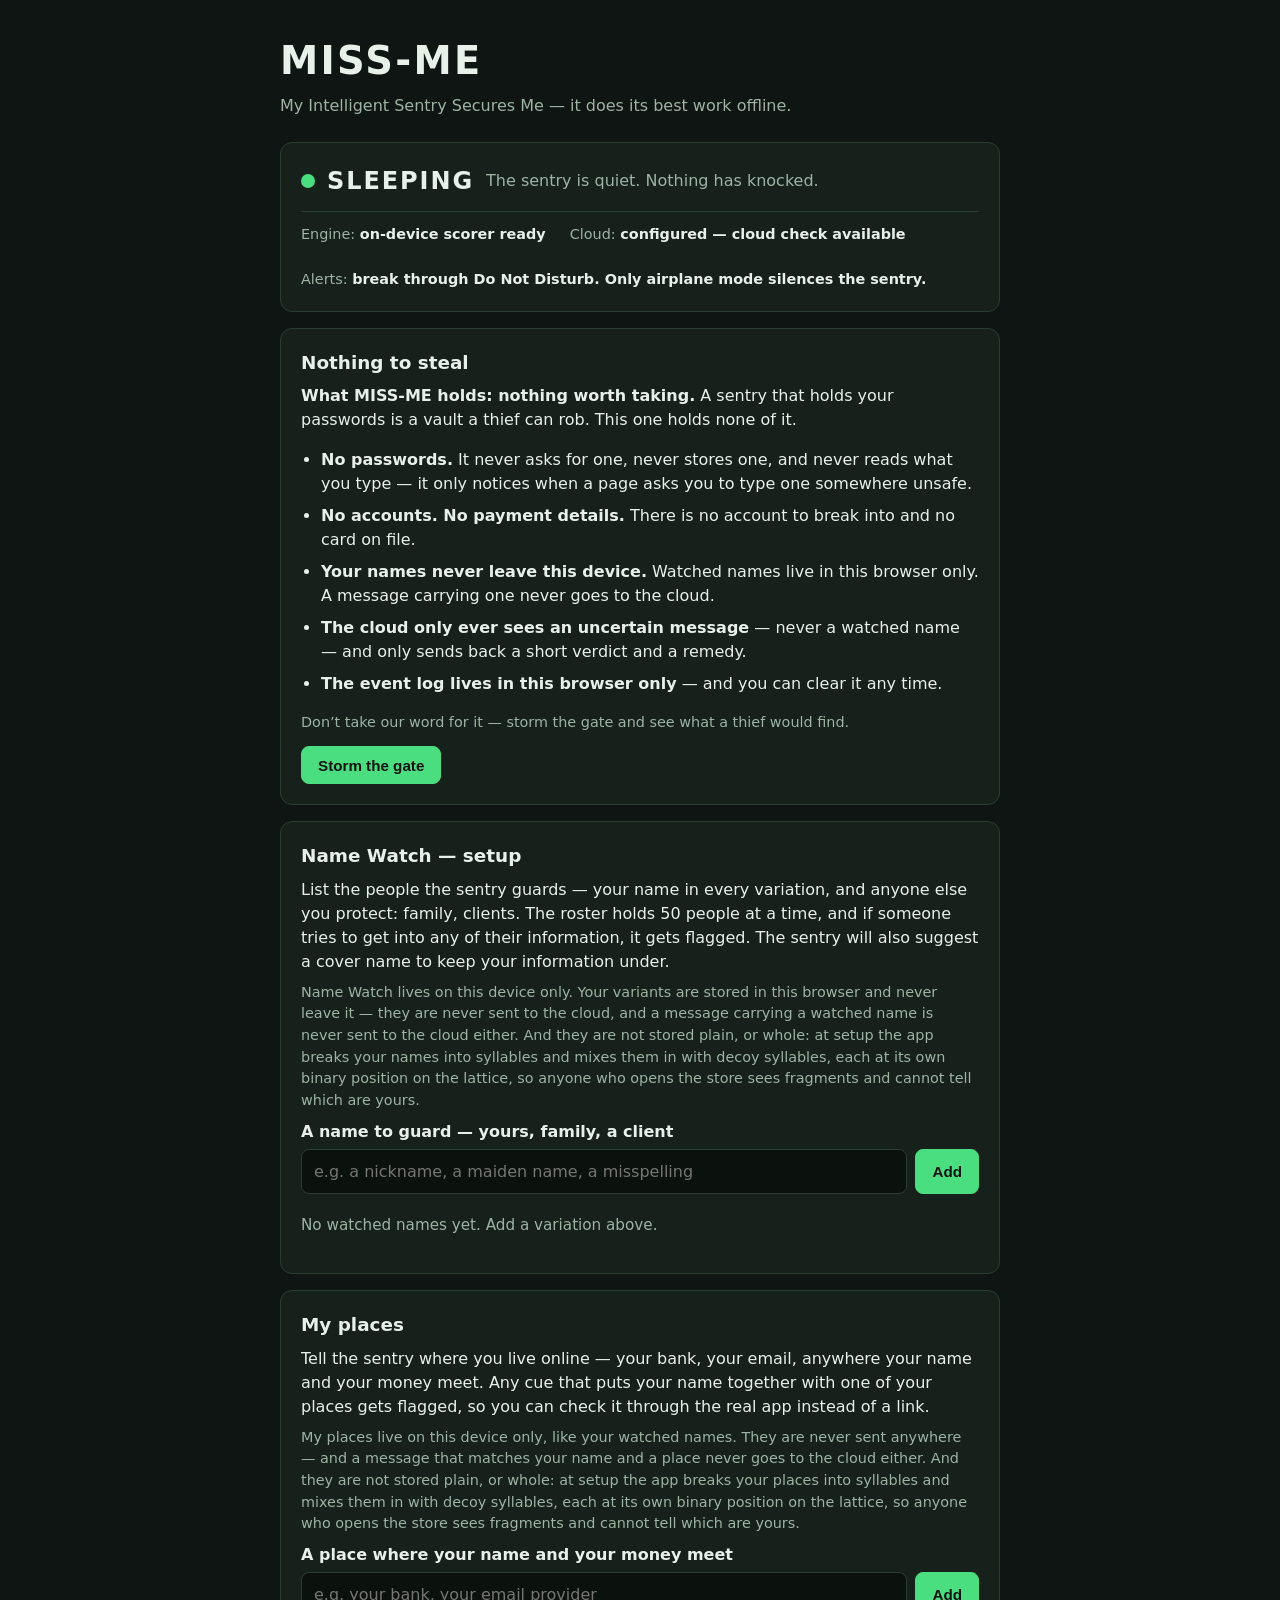
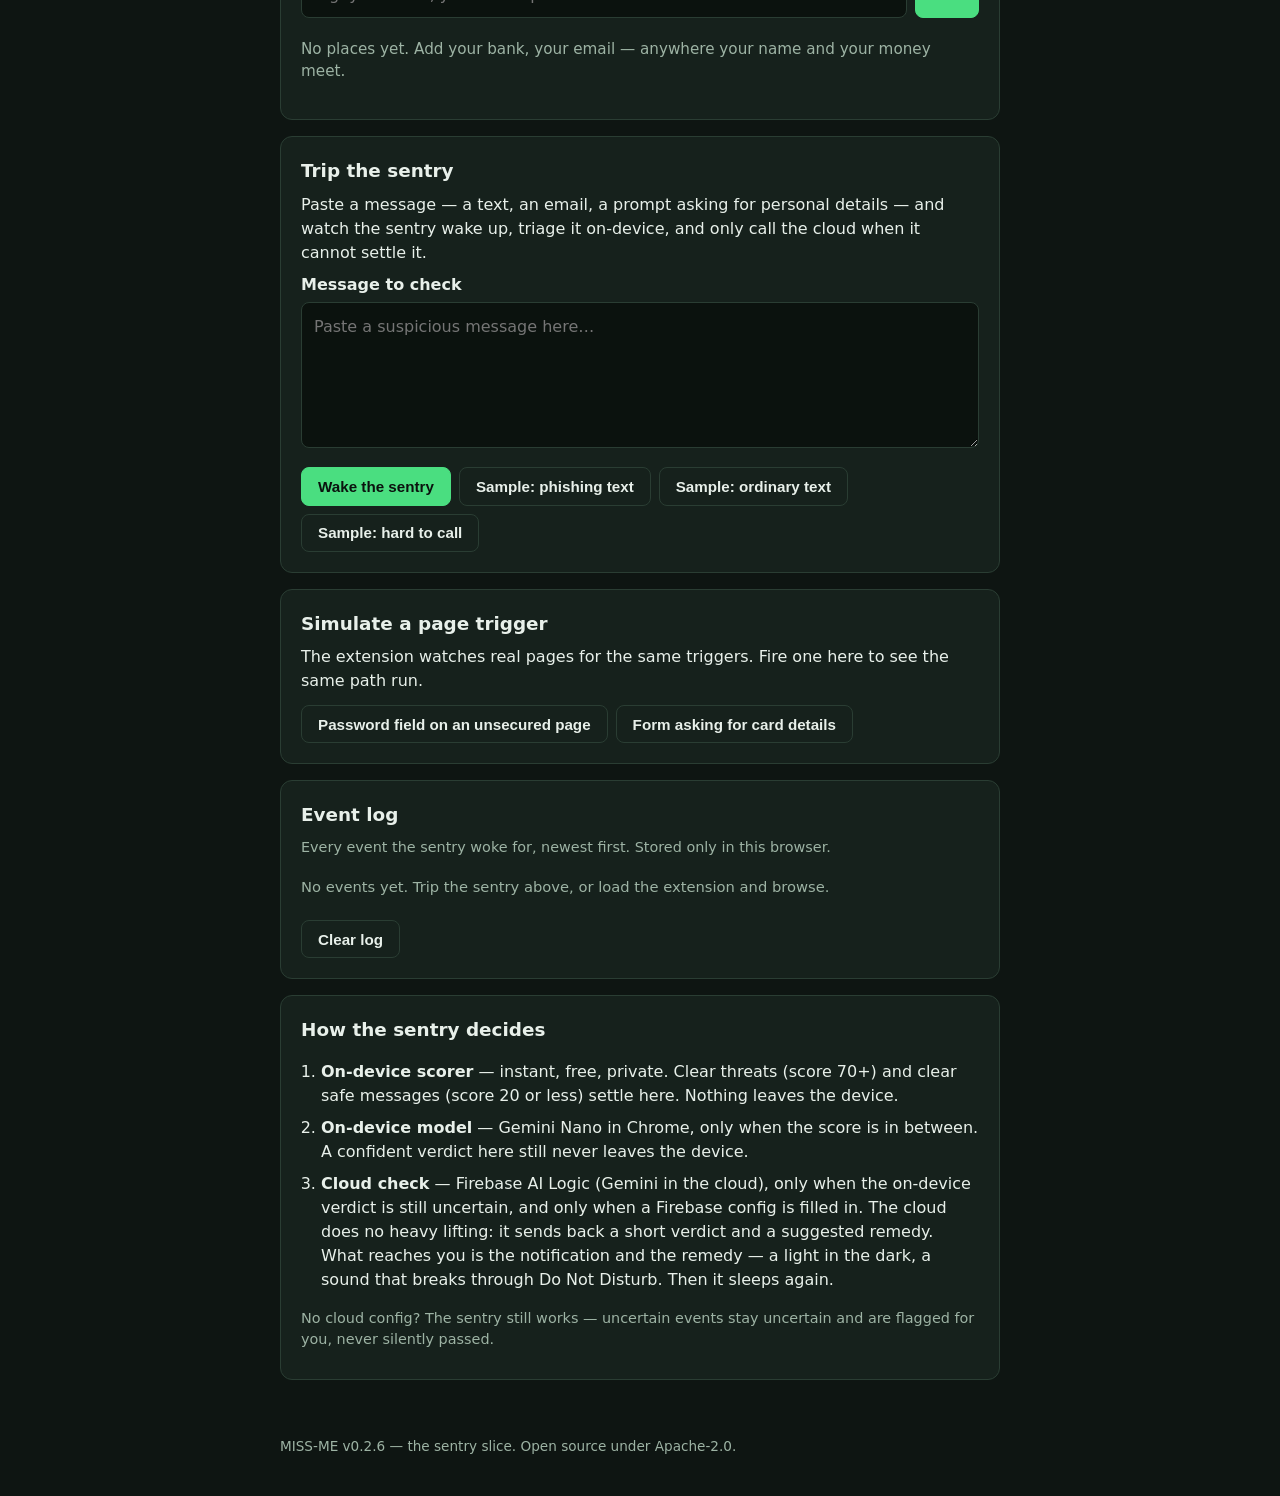
==== commit d3a8cc9e: "MISS-ME v0.2.6 — cloud model switched to gemini-3.5-flash-lite (3.8-flash kept answering 429/high de" ====
--- a/dashboard/index.html
+++ b/dashboard/index.html
@@ -135,9 +135,9 @@
 </main>
 
 <footer>
-  <p>MISS-ME v0.2.5 — the sentry slice. Open source under Apache-2.0.</p>
+  <p>MISS-ME v0.2.6 — the sentry slice. Open source under Apache-2.0.</p>
 </footer>
 
-<script type="module" src="app.js?v=0.2.5"></script>
+<script type="module" src="app.js?v=0.2.6"></script>
 </body>
 </html>
